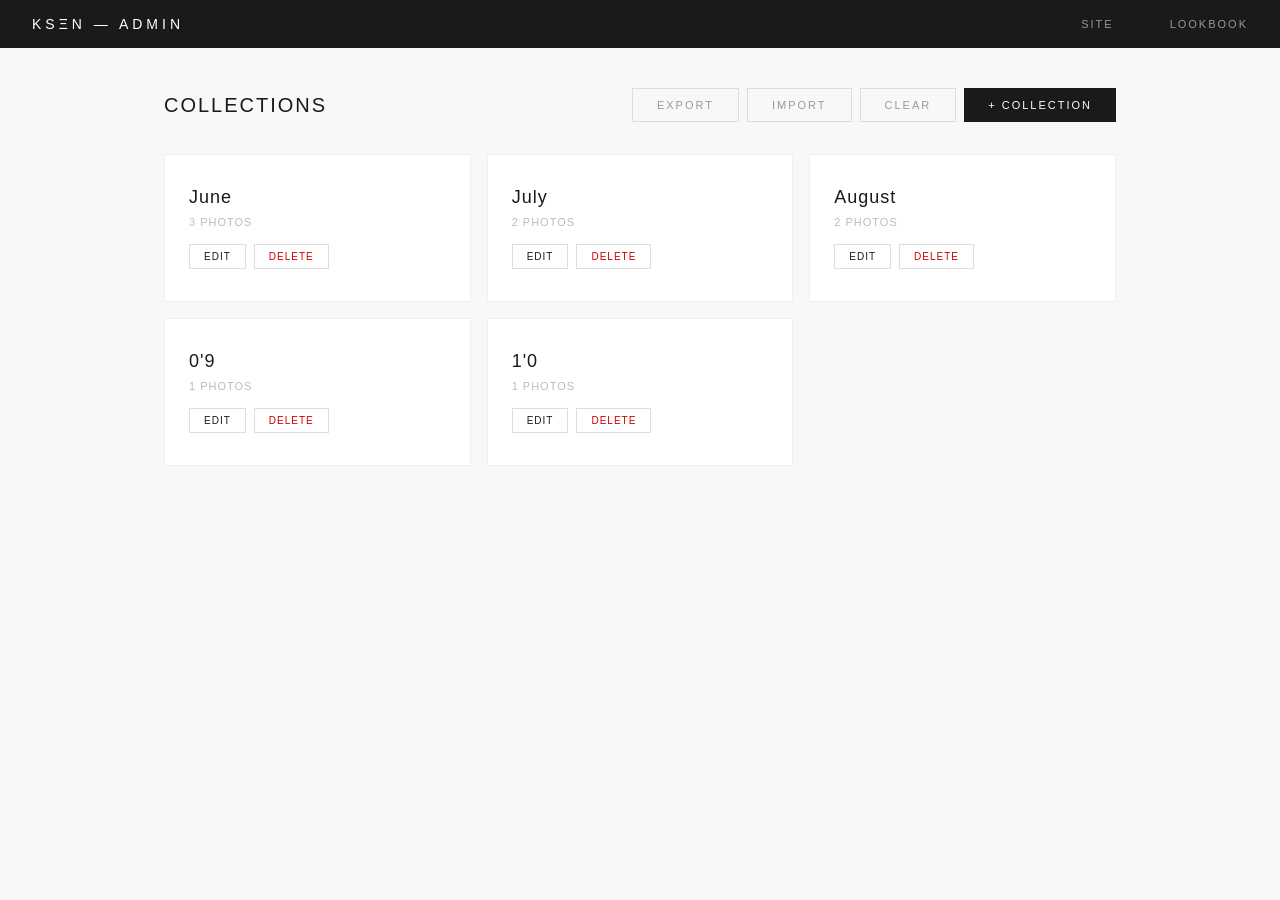
==== admin.html @ 396ab6ff "add video button in collection detail view" ====
<!DOCTYPE html>
<html lang="en">
<head>
    <meta charset="UTF-8">
    <meta name="viewport" content="width=device-width, initial-scale=1.0">
    <title>Admin — KSΞN</title>
    <link rel="stylesheet" href="css/style.css">
    <style>
        * { box-sizing: border-box; margin: 0; padding: 0; }
        body { font-family: -apple-system, BlinkMacSystemFont, 'Helvetica Neue', Arial, sans-serif; background: #f8f8f6; color: #1a1a1a; }
        nav.admin-nav { position: relative; top: auto; left: auto; right: auto; height: auto; background: #1a1a1a !important; border-bottom: none; backdrop-filter: none; padding: 16px 32px; display: flex; justify-content: space-between; align-items: center; }
        .admin-nav h1 { color: #fff; font-size: 14px; font-weight: 300; letter-spacing: 4px; text-transform: uppercase; }
        .admin-nav .nav-links a { color: #999; text-decoration: none; font-size: 11px; letter-spacing: 2px; text-transform: uppercase; margin-left: 16px; transition: color .2s; }
        .admin-nav .nav-links a:hover { color: #fff; }
        .admin-container { max-width: 1000px; margin: 0 auto; padding: 40px 24px 60px; }
        .admin-header { display: flex; justify-content: space-between; align-items: center; margin-bottom: 32px; }
        .admin-header h2 { font-size: 20px; font-weight: 300; letter-spacing: 2px; text-transform: uppercase; }
        .admin-header .back-btn { background: none; border: none; font-size: 20px; cursor: pointer; color: #999; padding: 4px 8px; margin-right: 12px; }
        .admin-header .back-btn:hover { color: #1a1a1a; }
        .admin-header button { background: #1a1a1a; color: #fff; border: none; padding: 10px 24px; font-size: 11px; letter-spacing: 2px; text-transform: uppercase; cursor: pointer; transition: opacity .2s; }
        .admin-header button:hover { opacity: .8; }
        .admin-header .btn-outline { background: none; color: #999; border: 1px solid #ddd; }
        .admin-header .btn-outline:hover { color: #1a1a1a; border-color: #1a1a1a; opacity: 1; }
        .col-grid { display: grid; grid-template-columns: repeat(auto-fill, minmax(280px, 1fr)); gap: 16px; }
        .col-card { background: #fff; border: 1px solid #f0efed; padding: 32px 24px; cursor: pointer; transition: all .3s; display: flex; flex-direction: column; gap: 8px; }
        .col-card:hover { border-color: #1a1a1a; }
        .col-card h3 { font-size: 18px; font-weight: 400; letter-spacing: 1px; }
        .col-card .col-count { font-size: 11px; color: #bbb; letter-spacing: 1px; text-transform: uppercase; }
        .col-card-actions { display: flex; gap: 8px; margin-top: 8px; }
        .col-card-actions button { background: none; border: 1px solid #ddd; padding: 6px 14px; font-size: 10px; letter-spacing: 1px; text-transform: uppercase; cursor: pointer; transition: all .2s; }
        .col-card-actions .edit-btn { color: #1a1a1a; }
        .col-card-actions .edit-btn:hover { border-color: #1a1a1a; }
        .col-card-actions .delete-btn { color: #c00; }
        .col-card-actions .delete-btn:hover { border-color: #c00; }
        .prod-grid { display: grid; grid-template-columns: repeat(auto-fill, minmax(200px, 1fr)); gap: 16px; }
        .prod-card { background: #fff; border: 1px solid #f0efed; overflow: hidden; cursor: pointer; transition: all .3s; }
        .prod-card:hover { border-color: #1a1a1a; }
        .prod-card img { width: 100%; height: 240px; object-fit: cover; display: block; }
        .prod-card-body { padding: 12px 16px 16px; }
        .prod-card-body .look { font-size: 9px; color: #bbb; letter-spacing: 2px; text-transform: uppercase; }
        .prod-card-body h4 { font-size: 13px; font-weight: 500; margin: 4px 0 2px; }
        .prod-card-body .desc { font-size: 11px; color: #888; line-height: 1.4; display: -webkit-box; -webkit-line-clamp: 2; -webkit-box-orient: vertical; overflow: hidden; }
        .prod-card-actions { display: flex; gap: 6px; padding: 0 16px 14px; }
        .prod-card-actions button { background: none; border: 1px solid #ddd; padding: 5px 12px; font-size: 9px; letter-spacing: 1px; text-transform: uppercase; cursor: pointer; transition: all .2s; }
        .prod-card-actions .edit-btn { color: #1a1a1a; }
        .prod-card-actions .edit-btn:hover { border-color: #1a1a1a; }
        .prod-card-actions .delete-btn { color: #c00; }
        .prod-card-actions .delete-btn:hover { border-color: #c00; }
        .admin-empty { grid-column: 1 / -1; text-align: center; padding: 60px 20px; color: #bbb; font-size: 13px; letter-spacing: 1px; }
        .admin-form-overlay { position: fixed; inset: 0; background: rgba(0,0,0,0.5); display: none; justify-content: center; align-items: center; z-index: 200; padding: 20px; }
        .admin-form-overlay.active { display: flex; }
        .admin-form { background: #fff; width: 100%; max-width: 520px; max-height: 90vh; overflow-y: auto; padding: 40px; }
        .admin-form h3 { font-size: 16px; font-weight: 400; letter-spacing: 2px; text-transform: uppercase; margin-bottom: 24px; }
        .admin-form label { display: block; font-size: 10px; letter-spacing: 2px; text-transform: uppercase; color: #999; margin-bottom: 4px; margin-top: 16px; }
        .admin-form label:first-of-type { margin-top: 0; }
        .admin-form input, .admin-form textarea { width: 100%; padding: 10px 12px; border: 1px solid #ddd; font-size: 13px; font-family: inherit; background: #fafafa; outline: none; transition: border .2s; }
        .admin-form input:focus, .admin-form textarea:focus { border-color: #1a1a1a; }
        .admin-form textarea { resize: vertical; min-height: 60px; }
        .dropzone { border: 2px dashed #ddd; padding: 20px; text-align: center; cursor: pointer; transition: all .2s; background: #fafafa; margin-top: 4px; min-height: 120px; display: flex; flex-direction: column; align-items: center; justify-content: center; }
        .dropzone:hover, .dropzone.dragover { border-color: #1a1a1a; background: #f0f0ee; }
        .dropzone.has-image { border-style: solid; border-color: #ddd; padding: 4px; }
        .dropzone img { max-width: 100%; max-height: 200px; display: block; }
        .dropzone .dz-text { font-size: 11px; color: #bbb; letter-spacing: 1px; }
        .dropzone.has-image .dz-text { display: none; }
        .admin-form-actions { display: flex; gap: 12px; margin-top: 24px; }
        .admin-form-actions button { flex: 1; padding: 12px; border: none; font-size: 11px; letter-spacing: 2px; text-transform: uppercase; cursor: pointer; }
        .admin-form-actions .save-btn { background: #1a1a1a; color: #fff; }
        .admin-form-actions .cancel-btn { background: none; border: 1px solid #ddd; color: #999; }
        .admin-form-actions .save-btn:hover { opacity: .85; }
        .admin-form-actions .cancel-btn:hover { color: #1a1a1a; border-color: #1a1a1a; }
        .admin-toast { position: fixed; bottom: 24px; left: 50%; transform: translateX(-50%); background: #1a1a1a; color: #fff; padding: 12px 24px; font-size: 12px; letter-spacing: 1px; opacity: 0; transition: opacity .3s; z-index: 300; pointer-events: none; }
        .admin-toast.show { opacity: 1; }
        @media (max-width: 600px) {
            .admin-nav { padding: 12px 16px; }
            .admin-container { padding: 0 12px; margin: 20px auto; }
            .col-grid { grid-template-columns: 1fr; }
            .prod-grid { grid-template-columns: 1fr 1fr; }
            .admin-form { padding: 24px; }
        }
    </style>
</head>
<body>

    <nav class="admin-nav">
        <h1>KSΞN — Admin</h1>
        <div class="nav-links">
            <a href="index.html">Site</a>
            <a href="collection.html">Lookbook</a>
        </div>
    </nav>

    <div class="admin-container" id="app">
        <div id="viewMain">
            <div class="admin-header">
                <h2>Collections</h2>
                <div style="display:flex;gap:8px;flex-wrap:wrap;">
                    <button class="btn-outline" onclick="exportData()">Export</button>
                    <button class="btn-outline" onclick="importData()">Import</button>
                    <button class="btn-outline" onclick="clearStorage()">Clear</button>
                    <button onclick="openColForm()">+ Collection</button>
                </div>
            </div>
            <div class="col-grid" id="colGrid"></div>
        </div>

        <div id="viewDetail" style="display:none;">
            <div class="admin-header">
                <div>
                    <button class="back-btn" onclick="showMain()">&#8592;</button>
                    <span id="detailTitle" style="font-size:20px;font-weight:300;letter-spacing:2px;text-transform:uppercase;"></span>
                </div>
                <div style="display:flex;gap:8px;flex-wrap:wrap;">
                    <button onclick="openVideoForm()">+ Add Video</button>
                    <button onclick="openProductForm()">+ Add Photo</button>
                </div>
            </div>
            <div id="videoInfo" style="margin-bottom:16px;display:none;">
                <div style="display:flex;align-items:center;gap:8px;padding:8px 12px;background:#fff;border:1px solid #f0efed;">
                    <span style="font-size:11px;color:#999;letter-spacing:1px;">Video:</span>
                    <span id="videoPath" style="font-size:12px;color:#1a1a1a;flex:1;"></span>
                    <button onclick="removeVideo()" style="background:none;border:1px solid #ddd;padding:4px 10px;font-size:9px;letter-spacing:1px;text-transform:uppercase;cursor:pointer;color:#c00;">Remove</button>
                </div>
            </div>
            <div class="prod-grid" id="prodGrid"></div>
        </div>
    </div>

    <div class="admin-form-overlay" id="formOverlay">
        <div class="admin-form">
            <h3 id="formTitle">Collection</h3>
            <form id="mainForm" novalidate onsubmit="saveForm(event)">
                <input type="hidden" id="formType" value="">
                <input type="hidden" id="formId" value="">
                <input type="hidden" id="formColId" value="">
                <div id="formFields"></div>
                <div class="admin-form-actions">
                    <button type="button" class="cancel-btn" onclick="closeForm()">Cancel</button>
                    <button type="submit" class="save-btn">Save</button>
                </div>
            </form>
        </div>
    </div>

    <div class="admin-toast" id="toast"></div>

    <script>
        const DEFAULT_COLLECTIONS = [
            { id: 0, name: "June", video: "" },
            { id: 1, name: "July", video: "" },
            { id: 2, name: "August", video: "" },
            { id: 3, name: "0'9", video: "" },
            { id: 4, name: "1'0", video: "" }
        ];
        const DEFAULT_PRODUCTS = [
            { id: 0, image: "images/june.jpg", look: "Look 01", name: "Wool Tailored Blazer", desc: "Single-breasted blazer cut from Italian virgin wool.", materials: "100% Virgin Wool, Horn Buttons", model: "Ксения, 178 cm", fit: "True to size", collectionId: 0 },
            { id: 1, image: "images/gallery-3.jpg", look: "Look 02", name: "Organic Cotton Shirt", desc: "Oversized button-down in organic cotton poplin.", materials: "100% Organic Cotton", model: "Ксения, 174 cm", fit: "Oversized fit", collectionId: 0 },
            { id: 2, image: "images/june.jpg", look: "Look 03", name: "Silk Drape Dress", desc: "Floor-length dress in liquid silk crepe.", materials: "100% Silk Crepe", model: "Ксения, 176 cm", fit: "True to size", collectionId: 0 },
            { id: 3, image: "images/July.jpg", look: "Look 04", name: "Linen Wide Trousers", desc: "High-waisted wide-leg trousers in linen blend.", materials: "70% Linen, 30% Cotton", model: "Ксения, 178 cm", fit: "True to size", collectionId: 1 },
            { id: 4, image: "images/July (2).jpg", look: "Look 05", name: "Slate Double-Breasted Jacket", desc: "Double-breasted jacket in heavy wool crepe.", materials: "100% Wool Crepe", model: "Ксения, 174 cm", fit: "Tailored fit", collectionId: 1 },
            { id: 5, image: "images/june.jpg", look: "Look 06", name: "Ivory Silk Blouse", desc: "Relaxed blouse in ivory silk charmeuse.", materials: "100% Silk Charmeuse", model: "Ксения, 176 cm", fit: "Relaxed fit", collectionId: 2 },
            { id: 6, image: "images/june.jpg", look: "Look 07", name: "June Look", desc: "Light summer silhouette.", materials: "100% Linen", model: "—", fit: "Relaxed fit", collectionId: 2 },
            { id: 7, image: "images/July.jpg", look: "Look 08", name: "Dark Silhouette", desc: "Bold black and red composition.", materials: "100% Wool", model: "—", fit: "Tailored fit", collectionId: 4 },
            { id: 8, image: "images/July (2).jpg", look: "Look 09", name: "Pink Door Frame", desc: "Soft silhouette with architectural detail.", materials: "100% Linen", model: "—", fit: "Relaxed fit", collectionId: 3 }
        ];

        let activeColId = null;

        function getCollections() {
            const s = localStorage.getItem('ksen_collections');
            if (s) { try { return JSON.parse(s); } catch(e) {} }
            return DEFAULT_COLLECTIONS;
        }
        function saveCollections(c) { localStorage.setItem('ksen_collections', JSON.stringify(c)); }
        function getProducts() {
            const s = localStorage.getItem('ksen_products');
            if (s) { try { return JSON.parse(s); } catch(e) {} }
            return DEFAULT_PRODUCTS;
        }
        function saveProducts(p) { localStorage.setItem('ksen_products', JSON.stringify(p)); }

        function renderCols() {
            const cols = getCollections();
            const products = getProducts();
            const grid = document.getElementById('colGrid');
            if (!cols.length) {
                grid.innerHTML = '<div class="admin-empty">No collections. Click "+ Collection" to start.</div>';
                return;
            }
            grid.innerHTML = cols.map(c => {
                const count = products.filter(p => p.collectionId === c.id).length;
                return `<div class="col-card" onclick="openCollection(${c.id})">
                    <h3>${c.name}</h3>
                    <div class="col-count">${count} photos</div>
                    <div class="col-card-actions" onclick="event.stopPropagation()">
                        <button class="edit-btn" onclick="openColForm(${c.id})">Edit</button>
                        <button class="delete-btn" onclick="deleteCol(${c.id})">Delete</button>
                    </div>
                </div>`;
            }).join('');
        }

        function openCollection(colId) {
            activeColId = colId;
            const col = getCollections().find(c => c.id === colId);
            if (!col) return;
            document.getElementById('detailTitle').textContent = col.name;
            document.getElementById('viewMain').style.display = 'none';
            document.getElementById('viewDetail').style.display = 'block';
            updateVideoInfo();
            renderProducts();
        }

        function updateVideoInfo() {
            const col = getCollections().find(c => c.id === activeColId);
            const el = document.getElementById('videoInfo');
            const path = document.getElementById('videoPath');
            if (col && col.video) {
                path.textContent = col.video;
                el.style.display = 'block';
            } else {
                el.style.display = 'none';
            }
        }

        function openVideoForm() {
            const col = getCollections().find(c => c.id === activeColId);
            const current = col ? col.video || '' : '';
            const path = prompt('Video file path (e.g. images/my-video.mp4):', current);
            if (path === null) return;
            if (path.trim()) {
                const cols = getCollections();
                const c = cols.find(x => x.id === activeColId);
                if (c) c.video = path.trim();
                saveCollections(cols);
                updateVideoInfo();
                showToast('Video saved');
            }
        }

        function removeVideo() {
            if (!confirm('Remove video from this collection?')) return;
            const cols = getCollections();
            const c = cols.find(x => x.id === activeColId);
            if (c) { c.video = ''; }
            saveCollections(cols);
            updateVideoInfo();
            showToast('Video removed');
        }

        function showMain() {
            activeColId = null;
            document.getElementById('viewDetail').style.display = 'none';
            document.getElementById('viewMain').style.display = 'block';
            renderCols();
        }

        function renderProducts() {
            const products = getProducts();
            const items = products.filter(p => p.collectionId === activeColId);
            const grid = document.getElementById('prodGrid');
            if (!items.length) {
                grid.innerHTML = '<div class="admin-empty">No photos in this collection. Click "+ Add Photo".</div>';
                return;
            }
            grid.innerHTML = items.map((p, i) => {
                const realIdx = products.indexOf(p);
                return `<div class="prod-card">
                    <img src="${p.image}" alt="${p.name}" onerror="this.src='images/placeholder.svg'">
                    <div class="prod-card-body">
                        <div class="look">${p.look || '—'}</div>
                        <h4>${p.name}</h4>
                        <div class="desc">${p.desc || ''}</div>
                    </div>
                    <div class="prod-card-actions">
                        <button class="edit-btn" onclick="openProductForm(${realIdx})">Edit</button>
                        <button class="delete-btn" onclick="deleteProduct(${realIdx})">Delete</button>
                    </div>
                </div>`;
            }).join('');
        }

        function openColForm(colId) {
            const col = colId !== undefined ? getCollections().find(c => c.id === colId) : null;
            document.getElementById('formType').value = 'collection';
            document.getElementById('formId').value = colId !== undefined ? colId : '';
            document.getElementById('formColId').value = '';
            document.getElementById('formTitle').textContent = col ? 'Edit Collection' : 'Add Collection';
            document.getElementById('formFields').innerHTML = `
                <label>Collection Name</label>
                <input type="text" id="fldName" placeholder="June" value="${col ? col.name : ''}">
            `;
            document.getElementById('formOverlay').classList.add('active');
        }

        function openProductForm(prodIdx) {
            const products = getProducts();
            const p = prodIdx !== undefined ? products[prodIdx] : null;
            document.getElementById('formType').value = 'product';
            document.getElementById('formId').value = prodIdx !== undefined ? prodIdx : '';
            document.getElementById('formColId').value = prodIdx === undefined && activeColId !== null ? activeColId : '';
            const allCols = getCollections();
            const currentColId = p ? p.collectionId : activeColId;
            document.getElementById('formTitle').textContent = p ? 'Edit Photo' : 'Add Photo';
            document.getElementById('formFields').innerHTML = `
                <label>Look Label</label>
                <input type="text" id="fldLook" placeholder="Look 01" value="${p ? (p.look || '') : ''}">
                <label>Product Name</label>
                <input type="text" id="fldName" placeholder="Wool Tailored Blazer" value="${p ? (p.name || '') : ''}">
                <label>Photo</label>
                <div class="dropzone${p && p.image ? ' has-image' : ''}" id="dropzone">
                    ${p && p.image ? `<img src="${p.image}" id="dzPreview">` : ''}
                    <span class="dz-text" id="dzText">${p && p.image ? '' : 'Drop image here or click to select'}</span>
                </div>
                <input type="file" id="fldFile" accept="image/*" style="display:none">
                <input type="hidden" id="fldImage" value="${p ? (p.image || '') : ''}">
                <label>Collection</label>
                <select id="fldCollection" style="width:100%;padding:10px 12px;border:1px solid #ddd;font-size:13px;font-family:inherit;background:#fafafa;outline:none;">
                    ${allCols.map(c => `<option value="${c.id}" ${c.id === currentColId ? 'selected' : ''}>${c.name}</option>`).join('')}
                </select>
                <label>Description</label>
                <textarea id="fldDesc" placeholder="Product description..." rows="3">${p ? (p.desc || '') : ''}</textarea>
                <label>Materials</label>
                <input type="text" id="fldMaterials" placeholder="100% Virgin Wool" value="${p ? (p.materials || '') : ''}">
                <label>Model</label>
                <input type="text" id="fldModel" placeholder="Ксения, 178 cm" value="${p ? (p.model || '') : ''}">
                <label>Fit</label>
                <input type="text" id="fldFit" placeholder="True to size" value="${p ? (p.fit || '') : ''}">
            `;
            const dz = document.getElementById('dropzone');
            const fileInput = document.getElementById('fldFile');
            dz.addEventListener('click', () => fileInput.click());
            dz.addEventListener('dragover', e => { e.preventDefault(); dz.classList.add('dragover'); });
            dz.addEventListener('dragleave', () => dz.classList.remove('dragover'));
            dz.addEventListener('drop', e => { e.preventDefault(); dz.classList.remove('dragover'); handleFile(e.dataTransfer.files[0]); });
            fileInput.addEventListener('change', () => { if (fileInput.files[0]) handleFile(fileInput.files[0]); });
            document.getElementById('formOverlay').classList.add('active');
        }

        function handleFile(file) {
            if (!file) return showToast('No file');
            const ext = file.name.split('.').pop().toLowerCase();
            if (ext === 'heic' || ext === 'heif') return showToast('HEIC not supported — convert to JPG');
            showToast('Processing image...');
            const reader = new FileReader();
            reader.onload = function(e) {
                const rawDataUrl = e.target.result;
                const img = new Image();
                img.onload = function() {
                    const canvas = document.createElement('canvas');
                    let w = img.width, h = img.height;
                    const maxDim = 1200;
                    if (w > maxDim || h > maxDim) {
                        if (w > h) { h = Math.round(h * maxDim / w); w = maxDim; }
                        else { w = Math.round(w * maxDim / h); h = maxDim; }
                    }
                    canvas.width = w; canvas.height = h;
                    const ctx = canvas.getContext('2d');
                    ctx.drawImage(img, 0, 0, w, h);
                    const dataUrl = canvas.toDataURL('image/jpeg', 0.8);
                    document.getElementById('fldImage').value = dataUrl;
                    const dz = document.getElementById('dropzone');
                    let prev = document.getElementById('dzPreview');
                    if (!prev) { prev = document.createElement('img'); prev.id = 'dzPreview'; dz.insertBefore(prev, dz.firstChild); }
                    prev.src = dataUrl;
                    dz.classList.add('has-image');
                    document.getElementById('dzText').style.display = 'none';
                    showToast('Image ready');
                };
                img.onerror = function() {
                    document.getElementById('fldImage').value = rawDataUrl;
                    const dz = document.getElementById('dropzone');
                    let prev = document.getElementById('dzPreview');
                    if (!prev) { prev = document.createElement('img'); prev.id = 'dzPreview'; dz.insertBefore(prev, dz.firstChild); }
                    prev.src = rawDataUrl;
                    dz.classList.add('has-image');
                    document.getElementById('dzText').style.display = 'none';
                    showToast('Saved without compression');
                };
                img.src = rawDataUrl;
            };
            reader.onerror = function() { showToast('Failed to read file'); };
            reader.readAsDataURL(file);
        }
        function closeForm() { document.getElementById('formOverlay').classList.remove('active'); }

        function saveForm(e) {
            e.preventDefault();
            const type = document.getElementById('formType').value;
            const id = document.getElementById('formId').value;
            if (type === 'collection') {
                const cols = getCollections();
                const name = document.getElementById('fldName').value.trim();
                if (!name) return showToast('Enter a name');
                if (id !== '') {
                    const col = cols.find(c => c.id === parseInt(id));
                    if (col) col.name = name;
                } else {
                    cols.push({ id: cols.length ? Math.max(...cols.map(c => c.id)) + 1 : 0, name, video: '' });
                }
                saveCollections(cols);
                closeForm();
                showMain();
                showToast('Collection saved');
            } else {
                const products = getProducts();
                const image = document.getElementById('fldImage').value;
                if (!image) return showToast('Drop or select an image');
                const data = {
                    image: image,
                    look: document.getElementById('fldLook').value,
                    name: document.getElementById('fldName').value,
                    desc: document.getElementById('fldDesc').value,
                    materials: document.getElementById('fldMaterials').value,
                    model: document.getElementById('fldModel').value,
                    fit: document.getElementById('fldFit').value,
                    collectionId: parseInt(document.getElementById('fldCollection').value)
                };
                if (id !== '') {
                    const idx = parseInt(id);
                    data.id = products[idx].id;
                    products[idx] = data;
                } else {
                    data.id = products.length ? Math.max(...products.map(p => p.id)) + 1 : 0;
                    products.push(data);
                }
                try { saveProducts(products); } catch(e) { return showToast('Storage full — use smaller photos'); }
                closeForm();
                renderProducts();
                showToast('Photo saved');
            }
        }

        function deleteCol(colId) {
            if (!confirm('Delete this collection and remove all its photos?')) return;
            let products = getProducts();
            let cols = getCollections();
            products = products.filter(p => p.collectionId !== colId);
            cols = cols.filter(c => c.id !== colId);
            saveProducts(products);
            saveCollections(cols);
            if (activeColId === colId) showMain();
            else renderCols();
            showToast('Collection deleted');
        }

        function deleteProduct(idx) {
            if (!confirm('Delete this photo?')) return;
            const products = getProducts();
            products.splice(idx, 1);
            saveProducts(products);
            renderProducts();
            showToast('Photo deleted');
        }

        function clearStorage() {
            if (!confirm('Clear all stored data and reload?')) return;
            localStorage.removeItem('ksen_products');
            localStorage.removeItem('ksen_collections');
            showMain();
            showToast('Cleared — defaults loaded');
        }

        function exportData() {
            const data = JSON.stringify({ products: getProducts(), collections: getCollections() }, null, 2);
            const blob = new Blob([data], { type: 'application/json' });
            const a = document.createElement('a');
            a.href = URL.createObjectURL(blob);
            a.download = 'ksen-backup.json';
            a.click();
            showToast('Exported successfully');
        }

        function importData() {
            const input = document.createElement('input');
            input.type = 'file';
            input.accept = '.json';
            input.onchange = function(e) {
                const file = e.target.files[0];
                if (!file) return;
                const reader = new FileReader();
                reader.onload = function(ev) {
                    try {
                        const data = JSON.parse(ev.target.result);
                        if (!data.products || !data.collections) return showToast('Invalid backup file');
                        saveProducts(data.products);
                        saveCollections(data.collections);
                        showMain();
                        showToast('Imported successfully');
                    } catch(err) { showToast('Invalid backup file'); }
                };
                reader.readAsText(file);
            };
            input.click();
        }

        function showToast(msg) {
            const t = document.getElementById('toast');
            t.textContent = msg;
            t.classList.add('show');
            setTimeout(() => t.classList.remove('show'), 2000);
        }

        renderCols();
    </script>
</body>
</html>
---- css/style.css ----
@import url('https://fonts.googleapis.com/css2?family=Inter:wght@200;300;400;500;600&display=swap');

* {
    margin: 0;
    padding: 0;
    box-sizing: border-box;
}

html {
    scroll-behavior: smooth;
}

body {
    font-family: 'Inter', -apple-system, BlinkMacSystemFont, sans-serif;
    background: #ffffff;
    color: #1a1a1a;
    -webkit-font-smoothing: antialiased;
    overflow-x: hidden;
}

::selection {
    background: #1a1a1a;
    color: #ffffff;
}

/* ── Nav ── */
nav {
    position: fixed;
    top: 0;
    left: 0;
    right: 0;
    z-index: 100;
    padding: 0 48px;
    height: 80px;
    display: flex;
    align-items: center;
    background: rgba(255,255,255,0.95);
    backdrop-filter: blur(20px);
    border-bottom: 1px solid rgba(0,0,0,0.04);
    transition: background 0.4s, border-color 0.4s;
}

nav.scrolled {
    background: rgba(255,255,255,0.98);
    border-bottom-color: rgba(0,0,0,0.08);
}

.nav-container {
    width: 100%;
    max-width: 1440px;
    margin: 0 auto;
    display: flex;
    justify-content: space-between;
    align-items: center;
}

.logo {
    font-size: 22px;
    font-weight: 300;
    letter-spacing: 8px;
    text-transform: uppercase;
    text-decoration: none;
    color: #1a1a1a;
}

.logo-xi {
    display: inline-block;
}

.nav-links {
    display: flex;
    gap: 40px;
}

.nav-links a {
    text-decoration: none;
    color: #666;
    font-size: 13px;
    font-weight: 400;
    letter-spacing: 2px;
    text-transform: uppercase;
    transition: color 0.3s;
    position: relative;
}

.nav-links a::after {
    content: '';
    position: absolute;
    bottom: -4px;
    left: 0;
    width: 0;
    height: 1px;
    background: #1a1a1a;
    transition: width 0.3s;
}

.nav-links a:hover::after,
.nav-links a.active::after {
    width: 100%;
}

.nav-links a:hover,
.nav-links a.active {
    color: #1a1a1a;
}

.menu-toggle {
    display: none;
    flex-direction: column;
    gap: 6px;
    cursor: pointer;
}

.menu-toggle span {
    width: 24px;
    height: 1px;
    background: #1a1a1a;
    transition: 0.3s;
}

/* ── Hero ── */
.hero-full {
    margin-top: 80px;
    height: calc(100vh - 80px);
    overflow: hidden;
}

.hero-image {
    position: relative;
    width: 100%;
    height: 100%;
}

.hero-placeholder {
    width: 100%;
    height: 100%;
    background-size: cover;
    background-position: center;
    background-repeat: no-repeat;
    transition: transform 0.6s ease;
}

.hero-image::after {
    content: '';
    position: absolute;
    top: 0; left: 0; right: 0; bottom: 0;
    background: linear-gradient(to top, rgba(0,0,0,0.4) 0%, rgba(0,0,0,0.1) 50%, rgba(0,0,0,0.2) 100%);
    z-index: 1;
}

.hero-overlay {
    position: absolute;
    bottom: 80px;
    left: 80px;
    z-index: 2;
}

.hero-overlay {
    position: absolute;
    bottom: 80px;
    left: 80px;
}

.hero-season {
    font-size: 11px;
    color: rgba(255,255,255,0.5);
    letter-spacing: 4px;
    text-transform: uppercase;
    display: block;
    margin-bottom: 8px;
}

.hero-overlay h1 {
    font-size: 96px;
    font-weight: 200;
    letter-spacing: 20px;
    text-transform: uppercase;
    color: #ffffff;
    line-height: 1;
    margin-bottom: 12px;
}

.hero-overlay p {
    font-size: 14px;
    color: rgba(255,255,255,0.7);
    letter-spacing: 2px;
    font-weight: 300;
    margin-bottom: 32px;
    max-width: 400px;
    line-height: 1.6;
}

.btn-hero {
    display: inline-block;
    padding: 14px 40px;
    border: 1px solid rgba(255,255,255,0.6);
    color: #ffffff;
    font-family: 'Inter', sans-serif;
    font-size: 11px;
    font-weight: 400;
    letter-spacing: 3px;
    text-transform: uppercase;
    text-decoration: none;
    transition: all 0.4s;
}

.btn-hero:hover {
    background: #ffffff;
    color: #1a1a1a;
    border-color: #ffffff;
}

/* ── Masonry Grid ── */
.masonry-grid {
    padding: 0 48px 80px;
    max-width: 1440px;
    margin: 0 auto;
    display: grid;
    grid-template-columns: repeat(4, 1fr);
    gap: 16px;
}

.masonry-item {
    position: relative;
    display: block;
    text-decoration: none;
    color: inherit;
    overflow: hidden;
    grid-row: span 1;
}

.masonry-tall {
    grid-row: span 2;
}

.masonry-wide {
    grid-column: span 2;
}

.masonry-img {
    width: 100%;
    height: 100%;
    min-height: 400px;
    object-fit: cover;
    display: block;
    transition: transform 0.8s ease;
}

.masonry-tall .masonry-img {
    min-height: 600px;
}

.masonry-item:hover .masonry-img {
    transform: scale(1.04);
}

.masonry-overlay {
    position: absolute;
    bottom: 28px;
    left: 28px;
    opacity: 0;
    transform: translateY(10px);
    transition: all 0.4s ease;
}

.masonry-item:hover .masonry-overlay {
    opacity: 1;
    transform: translateY(0);
}

.masonry-season {
    font-size: 10px;
    color: rgba(255,255,255,0.6);
    letter-spacing: 3px;
    text-transform: uppercase;
    display: block;
    margin-bottom: 4px;
}

.masonry-overlay h3 {
    font-size: 16px;
    font-weight: 300;
    letter-spacing: 1px;
    color: #ffffff;
}

/* ── Reveal Animation ── */
.reveal {
    opacity: 0;
    transform: translateY(40px);
    transition: opacity 0.8s ease, transform 0.8s ease;
}

.reveal.visible {
    opacity: 1;
    transform: translateY(0);
}

/* ── Collection Page ── */
.collection-page nav {
    background: rgba(0,0,0,0.85);
    backdrop-filter: blur(20px);
    border-bottom: 1px solid rgba(255,255,255,0.06);
}

.collection-page .logo {
    color: #ffffff;
}

.collection-page .nav-links a {
    color: rgba(255,255,255,0.6);
}

.collection-page .nav-links a::after {
    background: #ffffff;
}

.collection-page .nav-links a:hover,
.collection-page .nav-links a.active {
    color: #ffffff;
}

.collection-page .menu-toggle span {
    background: #ffffff;
}

.video-hero {
    margin-top: 80px;
}

.video-placeholder {
    position: relative;
    width: 100%;
    height: 85vh;
    overflow: hidden;
}

.full-video {
    width: 100%;
    height: 100%;
    object-fit: cover;
    display: block;
}

.video-overlay {
    position: absolute;
    bottom: 48px;
    left: 50%;
    transform: translateX(-50%);
    z-index: 2;
}

.play-hint {
    font-size: 11px;
    color: rgba(255,255,255,0.5);
    letter-spacing: 3px;
    text-transform: uppercase;
    animation: bounce 2s infinite;
}

@keyframes bounce {
    0%, 100% { transform: translateY(0); opacity: 0.5; }
    50% { transform: translateY(8px); opacity: 1; }
}

.collection-right-title {
    font-size: 32px;
    font-weight: 300;
    letter-spacing: 6px;
    text-transform: uppercase;
    color: #1a1a1a;
    text-align: left;
    padding: 12px 48px 8px;
    margin: 0;
    pointer-events: none;
    user-select: none;
    line-height: 1;
}

/* ── Horizontal Gallery ── */
.gallery-section {
    position: relative;
}

.horizontal-gallery {
    padding: 0 48px 80px;
    overflow-x: auto;
    -webkit-overflow-scrolling: touch;
    scroll-behavior: auto;
}

.gallery-arrow {
    position: absolute;
    top: 50%;
    transform: translateY(-50%);
    z-index: 5;
    background: rgba(255,255,255,0.9);
    border: 1px solid #f0efed;
    width: 44px;
    height: 44px;
    display: flex;
    align-items: center;
    justify-content: center;
    font-size: 18px;
    cursor: pointer;
    color: #1a1a1a;
    transition: all 0.3s;
    user-select: none;
}

.gallery-arrow:hover {
    background: #1a1a1a;
    color: #fff;
    border-color: #1a1a1a;
}

.gallery-arrow-left {
    left: 8px;
}

.gallery-arrow-right {
    right: 8px;
}

.horizontal-gallery::-webkit-scrollbar {
    display: none;
}

.gallery-track {
    display: flex;
    gap: 16px;
    cursor: grab;
}

.gallery-item {
    flex-shrink: 0;
}

.gallery-img {
    cursor: pointer;
    object-fit: cover;
    display: block;
    transition: opacity 0.3s;
}

.gallery-img:hover {
    opacity: 0.85;
}

/* ── Collection Navigation ── */
.collection-nav {
    display: flex;
    justify-content: center;
    gap: 6px;
    padding: 32px 24px 24px;
    flex-wrap: wrap;
}

.collection-nav a {
    display: inline-block;
    padding: 8px 20px;
    font-size: 10px;
    letter-spacing: 3px;
    text-transform: uppercase;
    text-decoration: none;
    color: #bbb;
    border: 1px solid #eee;
    transition: all 0.3s;
    background: #fff;
}

.collection-nav a:hover {
    color: #1a1a1a;
    border-color: #1a1a1a;
}

.collection-nav a.active {
    color: #1a1a1a;
    border-color: #1a1a1a;
    background: #f5f5f3;
}

.video-break-hero {
    width: 100%;
    height: 70vh;
    overflow: hidden;
}

.video-break-hero video {
    width: 100%;
    height: 100%;
    object-fit: cover;
    display: block;
}

.video-break {
    width: 100%;
    height: 80vh;
    overflow: hidden;
}

.video-break video {
    width: 100%;
    height: 100%;
    object-fit: cover;
    display: block;
}

/* ── Fullscreen Viewer ── */
.fullscreen-viewer {
    display: none;
    position: fixed;
    top: 0;
    left: 0;
    right: 0;
    bottom: 0;
    z-index: 1000;
    background: rgba(0,0,0,0.95);
    backdrop-filter: blur(10px);
    align-items: center;
    justify-content: center;
}

.fullscreen-viewer.active {
    display: flex;
}

.viewer-image-container {
    width: 100%;
    height: 100%;
    display: flex;
    align-items: center;
    justify-content: center;
    padding: 80px;
}

.viewer-image {
    max-width: 100%;
    max-height: 100%;
    object-fit: contain;
    opacity: 0;
    transition: opacity 0.4s;
}

.viewer-image.loaded {
    opacity: 1;
}

.viewer-close {
    position: absolute;
    top: 24px;
    right: 32px;
    background: none;
    border: none;
    color: rgba(255,255,255,0.6);
    font-size: 36px;
    cursor: pointer;
    z-index: 10;
    transition: color 0.3s;
    font-family: 'Inter', sans-serif;
}

.viewer-close:hover {
    color: #ffffff;
}

.viewer-nav {
    position: absolute;
    top: 50%;
    transform: translateY(-50%);
    background: none;
    border: none;
    color: rgba(255,255,255,0.4);
    font-size: 32px;
    cursor: pointer;
    padding: 24px;
    z-index: 10;
    transition: color 0.3s;
    font-family: 'Inter', sans-serif;
}

.viewer-nav:hover {
    color: #ffffff;
}

.viewer-prev {
    left: 16px;
}

.viewer-next {
    right: 16px;
}

.viewer-counter {
    position: absolute;
    bottom: 32px;
    left: 50%;
    transform: translateX(-50%);
    color: rgba(255,255,255,0.4);
    font-size: 12px;
    letter-spacing: 3px;
    font-weight: 300;
}

/* ── Brand / About Section ── */
.brand-section {
    padding: 100px 48px;
    background: #ffffff;
}

.brand-inner {
    max-width: 640px;
    margin: 0 auto;
    text-align: center;
}

.brand-inner h2 {
    font-size: 24px;
    font-weight: 200;
    letter-spacing: 6px;
    text-transform: uppercase;
    margin-bottom: 40px;
    color: #1a1a1a;
}

.brand-text p {
    font-size: 15px;
    font-weight: 300;
    line-height: 1.8;
    color: #555;
    margin-bottom: 20px;
}

.brand-text p:last-child {
    margin-bottom: 0;
}

/* ── Contact Section ── */
.contact-section {
    padding: 80px 48px;
    background: #f8f8f6;
}

.contact-inner {
    max-width: 600px;
    margin: 0 auto;
    text-align: center;
}

.contact-inner h2 {
    font-size: 28px;
    font-weight: 300;
    letter-spacing: 4px;
    text-transform: uppercase;
    margin-bottom: 48px;
    color: #1a1a1a;
}

.contact-grid {
    display: flex;
    justify-content: center;
    gap: 60px;
    flex-wrap: wrap;
}

.contact-item h4 {
    font-size: 10px;
    letter-spacing: 3px;
    text-transform: uppercase;
    color: #999;
    font-weight: 400;
    margin-bottom: 8px;
}

.contact-item a,
.contact-item p {
    font-size: 15px;
    color: #1a1a1a;
    font-weight: 300;
    text-decoration: none;
    transition: opacity 0.2s;
}

.contact-item a:hover {
    opacity: 0.6;
}

/* ── Footer ── */
footer {
    padding: 48px;
    border-top: 1px solid #f0efed;
}

.footer-container {
    max-width: 1440px;
    margin: 0 auto;
    display: flex;
    justify-content: space-between;
    align-items: flex-end;
}

.footer-brand h3 {
    font-size: 16px;
    font-weight: 300;
    letter-spacing: 6px;
    text-transform: uppercase;
    margin-bottom: 8px;
}

.footer-brand p {
    font-size: 12px;
    color: #999;
    font-weight: 300;
}

.footer-counter {
    font-size: 11px;
    color: #bbb;
    letter-spacing: 1px;
    font-weight: 300;
}

.footer-counter span {
    color: #666;
    font-weight: 400;
}

.footer-links {
    display: flex;
    gap: 32px;
}

.footer-links a {
    text-decoration: none;
    color: #666;
    font-size: 12px;
    letter-spacing: 2px;
    text-transform: uppercase;
    font-weight: 400;
    transition: color 0.3s;
}



/* ── Responsive ── */
@media (max-width: 768px) {
    nav {
        padding: 0 24px;
    }

    .nav-links {
        display: none;
    }

    .nav-links.active {
        display: flex;
        flex-direction: column;
        position: absolute;
        top: 80px;
        left: 0;
        right: 0;
        background: #ffffff;
        padding: 24px 48px;
        gap: 20px;
        border-bottom: 1px solid #f0efed;
    }

    .menu-toggle {
        display: flex;
    }

    .hero-full {
        height: 70vh;
    }

    .hero-overlay {
        bottom: 40px;
        left: 24px;
    }

    .hero-overlay h1 {
        font-size: 48px;
        letter-spacing: 12px;
    }

    .hero-overlay p {
        font-size: 12px;
        max-width: 280px;
    }


    .masonry-grid {
        padding: 0 24px 60px;
        grid-template-columns: 1fr;
        gap: 12px;
    }

    .masonry-tall,
    .masonry-wide {
        grid-column: span 1;
        grid-row: span 1;
    }

    .masonry-img {
        min-height: 300px;
    }

    .masonry-tall .masonry-img {
        min-height: 350px;
    }

    .collection-page nav {
        background: rgba(0,0,0,0.9);
    }

    .collection-page .nav-links.active {
        background: #1a1a1a;
    }

    .collection-page .nav-links.active a {
        color: rgba(255,255,255,0.8);
    }

    .collection-right-title {
        font-size: 24px;
        letter-spacing: 5px;
        padding: 8px 24px 6px;
    }

    .gallery-section .horizontal-gallery {
        padding: 0 24px 60px;
    }

    .gallery-arrow {
        display: none;
    }

    .collection-nav {
        padding: 24px 12px 16px;
        gap: 4px;
    }

    .collection-nav a {
        padding: 6px 14px;
        font-size: 9px;
        letter-spacing: 2px;
    }

    .video-break-hero {
        height: 40vh;
    }

    .video-break {
        height: 50vh;
    }


    .brand-section {
        padding: 60px 24px;
    }

    .brand-inner h2 {
        font-size: 20px;
        letter-spacing: 4px;
    }

    .brand-text p {
        font-size: 14px;
    }

    .contact-section {
        padding: 60px 24px;
    }

    .contact-grid {
        gap: 40px;
    }

    .viewer-image-container {
        padding: 60px 24px;
    }

    .viewer-nav {
        font-size: 24px;
        padding: 16px;
    }

    .viewer-prev {
        left: 4px;
    }

    .viewer-next {
        right: 4px;
    }

    footer {
        padding: 32px 24px;
    }

    .footer-container {
        flex-direction: column;
        align-items: flex-start;
        gap: 16px;
    }

    .footer-links {
        gap: 20px;
    }
}

@media (max-width: 480px) {
    nav {
        padding: 0 16px;
        height: 60px;
    }

    .logo {
        font-size: 18px;
        letter-spacing: 5px;
    }

    .hero-full {
        margin-top: 60px;
        height: 65vh;
    }

    .hero-overlay {
        bottom: 24px;
        left: 16px;
        right: 16px;
    }

    .hero-overlay h1 {
        font-size: 36px;
        letter-spacing: 8px;
    }

    .hero-overlay p {
        font-size: 11px;
        max-width: 100%;
        margin-bottom: 20px;
    }

    .btn-hero {
        padding: 10px 28px;
        font-size: 10px;
    }

    .masonry-grid {
        padding: 0 12px 40px;
        gap: 8px;
    }

    .masonry-img {
        min-height: 240px;
    }

    .masonry-tall .masonry-img {
        min-height: 280px;
    }

    .masonry-overlay {
        bottom: 16px;
        left: 16px;
        opacity: 1;
        transform: none;
    }

    .masonry-overlay h3 {
        font-size: 14px;
    }

    .video-placeholder {
        height: 50vh;
    }

    .video-break-hero {
        height: 30vh;
    }

    .video-break {
        height: 40vh;
    }

    .collection-right-title {
        font-size: 20px;
        letter-spacing: 4px;
        padding: 20px 16px 4px;
    }

    .gallery-item .gallery-img {
        min-width: 280px !important;
        height: 420px !important;
    }

    .collection-nav {
        padding: 16px 8px 12px;
        gap: 4px;
    }

    .collection-nav a {
        padding: 5px 10px;
        font-size: 8px;
        letter-spacing: 1px;
    }

    .brand-section {
        padding: 48px 16px;
    }

    .brand-inner h2 {
        font-size: 18px;
        letter-spacing: 4px;
    }

    .brand-text p {
        font-size: 13px;
    }

    .contact-section {
        padding: 48px 16px;
    }

    .contact-inner h2 {
        font-size: 22px;
        margin-bottom: 32px;
    }

    .contact-grid {
        gap: 28px;
        flex-direction: column;
    }

    .viewer-image-container {
        padding: 40px 12px;
    }

    .viewer-close {
        top: 12px;
        right: 16px;
        font-size: 28px;
    }

    .viewer-nav {
        font-size: 28px;
        padding: 20px 12px;
    }

    .viewer-prev {
        left: 0;
    }

    .viewer-next {
        right: 0;
    }

    footer {
        padding: 24px 16px;
    }

    .footer-brand h3 {
        font-size: 14px;
    }
}
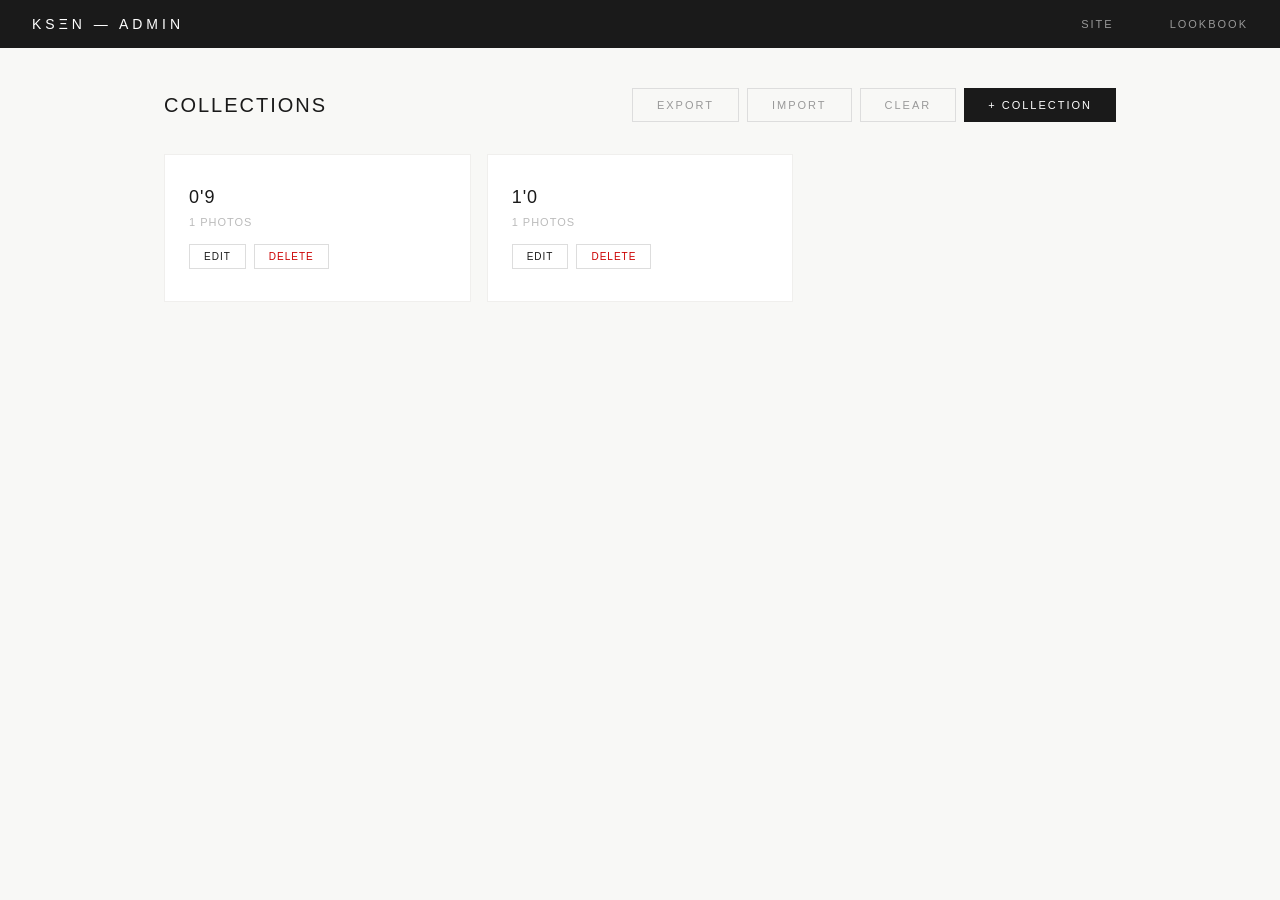
==== commit 3d3eca2f: "fix: keep only 0'9 and 1'0, fix arrows, adjust photo layout" ====
--- a/admin.html
+++ b/admin.html
@@ -40,7 +40,7 @@
         .prod-card-body .look { font-size: 9px; color: #bbb; letter-spacing: 2px; text-transform: uppercase; }
         .prod-card-body h4 { font-size: 13px; font-weight: 500; margin: 4px 0 2px; }
         .prod-card-body .desc { font-size: 11px; color: #888; line-height: 1.4; display: -webkit-box; -webkit-line-clamp: 2; -webkit-box-orient: vertical; overflow: hidden; }
-        .prod-card-actions { display: flex; gap: 6px; padding: 0 16px 14px; }
+        .prod-card-actions { display: flex; gap: 6px; padding: 0 16px 14px; flex-wrap: wrap; }
         .prod-card-actions button { background: none; border: 1px solid #ddd; padding: 5px 12px; font-size: 9px; letter-spacing: 1px; text-transform: uppercase; cursor: pointer; transition: all .2s; }
         .prod-card-actions .edit-btn { color: #1a1a1a; }
         .prod-card-actions .edit-btn:hover { border-color: #1a1a1a; }
@@ -70,11 +70,12 @@
         .admin-form-actions .cancel-btn:hover { color: #1a1a1a; border-color: #1a1a1a; }
         .admin-toast { position: fixed; bottom: 24px; left: 50%; transform: translateX(-50%); background: #1a1a1a; color: #fff; padding: 12px 24px; font-size: 12px; letter-spacing: 1px; opacity: 0; transition: opacity .3s; z-index: 300; pointer-events: none; }
         .admin-toast.show { opacity: 1; }
-        @media (max-width: 600px) {
+            @media (max-width: 600px) {
             .admin-nav { padding: 12px 16px; }
             .admin-container { padding: 0 12px; margin: 20px auto; }
             .col-grid { grid-template-columns: 1fr; }
-            .prod-grid { grid-template-columns: 1fr 1fr; }
+            .prod-grid { grid-template-columns: 1fr; }
+            .prod-card-actions button { font-size: 8px; padding: 4px 8px; }
             .admin-form { padding: 24px; }
         }
     </style>
@@ -110,16 +111,20 @@
                     <span id="detailTitle" style="font-size:20px;font-weight:300;letter-spacing:2px;text-transform:uppercase;"></span>
                 </div>
                 <div style="display:flex;gap:8px;flex-wrap:wrap;">
-                    <button onclick="openVideoForm()">+ Add Video</button>
+                    <button onclick="document.getElementById('fldVideoFile').click()">+ Add Video</button>
                     <button onclick="openProductForm()">+ Add Photo</button>
                 </div>
             </div>
             <div id="videoInfo" style="margin-bottom:16px;display:none;">
-                <div style="display:flex;align-items:center;gap:8px;padding:8px 12px;background:#fff;border:1px solid #f0efed;">
+                <div style="display:flex;align-items:center;gap:8px;padding:8px 12px;background:#fff;border:1px solid #f0efed;flex-wrap:wrap;">
                     <span style="font-size:11px;color:#999;letter-spacing:1px;">Video:</span>
                     <span id="videoPath" style="font-size:12px;color:#1a1a1a;flex:1;"></span>
+                    <div class="dropzone" id="videoDropzone" style="flex:1;min-height:60px;padding:8px;cursor:pointer;display:flex;align-items:center;justify-content:center;">
+                        <span class="dz-text" id="videoDzText" style="font-size:10px;">Drop video or click to select</span>
+                    </div>
                     <button onclick="removeVideo()" style="background:none;border:1px solid #ddd;padding:4px 10px;font-size:9px;letter-spacing:1px;text-transform:uppercase;cursor:pointer;color:#c00;">Remove</button>
                 </div>
+                <input type="file" id="fldVideoFile" accept="video/mp4,video/webm,video/quicktime" style="display:none">
             </div>
             <div class="prod-grid" id="prodGrid"></div>
         </div>
@@ -145,22 +150,12 @@
 
     <script>
         const DEFAULT_COLLECTIONS = [
-            { id: 0, name: "June", video: "" },
-            { id: 1, name: "July", video: "" },
-            { id: 2, name: "August", video: "" },
             { id: 3, name: "0'9", video: "" },
-            { id: 4, name: "1'0", video: "" }
+            { id: 4, name: "1'0", video: "images/cellection2.mp4" }
         ];
         const DEFAULT_PRODUCTS = [
-            { id: 0, image: "images/june.jpg", look: "Look 01", name: "Wool Tailored Blazer", desc: "Single-breasted blazer cut from Italian virgin wool.", materials: "100% Virgin Wool, Horn Buttons", model: "Ксения, 178 cm", fit: "True to size", collectionId: 0 },
-            { id: 1, image: "images/gallery-3.jpg", look: "Look 02", name: "Organic Cotton Shirt", desc: "Oversized button-down in organic cotton poplin.", materials: "100% Organic Cotton", model: "Ксения, 174 cm", fit: "Oversized fit", collectionId: 0 },
-            { id: 2, image: "images/june.jpg", look: "Look 03", name: "Silk Drape Dress", desc: "Floor-length dress in liquid silk crepe.", materials: "100% Silk Crepe", model: "Ксения, 176 cm", fit: "True to size", collectionId: 0 },
-            { id: 3, image: "images/July.jpg", look: "Look 04", name: "Linen Wide Trousers", desc: "High-waisted wide-leg trousers in linen blend.", materials: "70% Linen, 30% Cotton", model: "Ксения, 178 cm", fit: "True to size", collectionId: 1 },
-            { id: 4, image: "images/July (2).jpg", look: "Look 05", name: "Slate Double-Breasted Jacket", desc: "Double-breasted jacket in heavy wool crepe.", materials: "100% Wool Crepe", model: "Ксения, 174 cm", fit: "Tailored fit", collectionId: 1 },
-            { id: 5, image: "images/june.jpg", look: "Look 06", name: "Ivory Silk Blouse", desc: "Relaxed blouse in ivory silk charmeuse.", materials: "100% Silk Charmeuse", model: "Ксения, 176 cm", fit: "Relaxed fit", collectionId: 2 },
-            { id: 6, image: "images/june.jpg", look: "Look 07", name: "June Look", desc: "Light summer silhouette.", materials: "100% Linen", model: "—", fit: "Relaxed fit", collectionId: 2 },
-            { id: 7, image: "images/July.jpg", look: "Look 08", name: "Dark Silhouette", desc: "Bold black and red composition.", materials: "100% Wool", model: "—", fit: "Tailored fit", collectionId: 4 },
-            { id: 8, image: "images/July (2).jpg", look: "Look 09", name: "Pink Door Frame", desc: "Soft silhouette with architectural detail.", materials: "100% Linen", model: "—", fit: "Relaxed fit", collectionId: 3 }
+            { id: 7, image: "images/July.jpg", look: "Look 08", name: "Dark Silhouette", desc: "Bold black and red composition.", materials: "100% Wool", model: "—", fit: "Tailored fit", height: 600, size: "small", collectionId: 4 },
+            { id: 8, image: "images/July (2).jpg", look: "Look 09", name: "Pink Door Frame", desc: "Soft silhouette with architectural detail.", materials: "100% Linen", model: "—", fit: "Relaxed fit", height: 600, size: "small", collectionId: 3 }
         ];
 
         let activeColId = null;
@@ -168,12 +163,20 @@
         function getCollections() {
             const s = localStorage.getItem('ksen_collections');
             if (s) { try { return JSON.parse(s); } catch(e) {} }
+            if (!localStorage.getItem('ksen_loaded')) {
+                localStorage.setItem('ksen_loaded', '1');
+                saveCollections(DEFAULT_COLLECTIONS);
+            }
             return DEFAULT_COLLECTIONS;
         }
         function saveCollections(c) { localStorage.setItem('ksen_collections', JSON.stringify(c)); }
         function getProducts() {
             const s = localStorage.getItem('ksen_products');
             if (s) { try { return JSON.parse(s); } catch(e) {} }
+            if (!localStorage.getItem('ksen_loaded')) {
+                localStorage.setItem('ksen_loaded', '1');
+                saveProducts(DEFAULT_PRODUCTS);
+            }
             return DEFAULT_PRODUCTS;
         }
         function saveProducts(p) { localStorage.setItem('ksen_products', JSON.stringify(p)); }
@@ -208,6 +211,13 @@
             document.getElementById('viewDetail').style.display = 'block';
             updateVideoInfo();
             renderProducts();
+            const dz = document.getElementById('videoDropzone');
+            const fi = document.getElementById('fldVideoFile');
+            dz.onclick = () => fi.click();
+            dz.ondragover = e => { e.preventDefault(); dz.style.borderColor = '#1a1a1a'; dz.style.background = '#f0f0ee'; };
+            dz.ondragleave = () => { dz.style.borderColor = '#ddd'; dz.style.background = '#fafafa'; };
+            dz.ondrop = e => { e.preventDefault(); dz.style.borderColor = '#ddd'; dz.style.background = '#fafafa'; handleVideoFile(e.dataTransfer.files[0]); };
+            fi.onchange = () => { if (fi.files[0]) handleVideoFile(fi.files[0]); };
         }
 
         function updateVideoInfo() {
@@ -222,19 +232,23 @@
             }
         }
 
+        function handleVideoFile(file) {
+            if (!file) return showToast('No file');
+            const ext = file.name.split('.').pop().toLowerCase();
+            if (!['mp4','webm','mov'].includes(ext)) return showToast('Only MP4, WebM, MOV');
+            const path = 'images/' + file.name;
+            const cols = getCollections();
+            const c = cols.find(x => x.id === activeColId);
+            if (c) c.video = path;
+            saveCollections(cols);
+            document.getElementById('videoPath').textContent = path;
+            document.getElementById('videoInfo').style.display = 'block';
+            document.getElementById('videoDzText').textContent = '✓ ' + file.name;
+            showToast('Video saved — put ' + file.name + ' in images/ folder');
+        }
+
         function openVideoForm() {
-            const col = getCollections().find(c => c.id === activeColId);
-            const current = col ? col.video || '' : '';
-            const path = prompt('Video file path (e.g. images/my-video.mp4):', current);
-            if (path === null) return;
-            if (path.trim()) {
-                const cols = getCollections();
-                const c = cols.find(x => x.id === activeColId);
-                if (c) c.video = path.trim();
-                saveCollections(cols);
-                updateVideoInfo();
-                showToast('Video saved');
-            }
+            document.getElementById('fldVideoFile').click();
         }
 
         function removeVideo() {
@@ -263,7 +277,9 @@
                 return;
             }
             grid.innerHTML = items.map((p, i) => {
-                const realIdx = products.indexOf(p);
+                const fullIdx = products.findIndex(x => x.id === p.id);
+                const first = i === 0;
+                const last = i === items.length - 1;
                 return `<div class="prod-card">
                     <img src="${p.image}" alt="${p.name}" onerror="this.src='images/placeholder.svg'">
                     <div class="prod-card-body">
@@ -272,8 +288,10 @@
                         <div class="desc">${p.desc || ''}</div>
                     </div>
                     <div class="prod-card-actions">
-                        <button class="edit-btn" onclick="openProductForm(${realIdx})">Edit</button>
-                        <button class="delete-btn" onclick="deleteProduct(${realIdx})">Delete</button>
+                        <button class="edit-btn" onclick="openProductForm(${fullIdx})">Edit</button>
+                        <button class="delete-btn" onclick="deleteProduct(${fullIdx})">Delete</button>
+                        <button class="edit-btn" onclick="moveProduct(${p.id}, -1)" ${first ? 'disabled style="opacity:0.3"' : ''}>&#8593;</button>
+                        <button class="edit-btn" onclick="moveProduct(${p.id}, 1)" ${last ? 'disabled style="opacity:0.3"' : ''}>&#8595;</button>
                     </div>
                 </div>`;
             }).join('');
@@ -325,6 +343,18 @@
                 <input type="text" id="fldModel" placeholder="Ксения, 178 cm" value="${p ? (p.model || '') : ''}">
                 <label>Fit</label>
                 <input type="text" id="fldFit" placeholder="True to size" value="${p ? (p.fit || '') : ''}">
+                <label>Size in Grid</label>
+                <select id="fldSize" style="width:100%;padding:10px 12px;border:1px solid #ddd;font-size:13px;font-family:inherit;background:#fafafa;outline:none;">
+                    <option value="small" ${(p ? (p.size||'small') : 'small') === 'small' ? 'selected' : ''}>Small (1 col)</option>
+                    <option value="wide" ${(p ? (p.size||'small') : 'small') === 'wide' ? 'selected' : ''}>Wide (2 cols)</option>
+                    <option value="tall" ${(p ? (p.size||'small') : 'small') === 'tall' ? 'selected' : ''}>Tall (2 rows)</option>
+                    <option value="big" ${(p ? (p.size||'small') : 'small') === 'big' ? 'selected' : ''}>Big (2 cols x 2 rows)</option>
+                </select>
+                <label>Height (px)</label>
+                <div style="display:flex;gap:8px;align-items:center;">
+                    <input type="range" id="fldHeightRange" min="300" max="1000" step="50" value="${p ? (p.height || 600) : 600}" style="flex:1;" oninput="document.getElementById('fldHeight').value=this.value">
+                    <input type="number" id="fldHeight" min="300" max="1000" value="${p ? (p.height || 600) : 600}" style="width:80px;" oninput="document.getElementById('fldHeightRange').value=this.value">
+                </div>
             `;
             const dz = document.getElementById('dropzone');
             const fileInput = document.getElementById('fldFile');
@@ -413,6 +443,8 @@
                     materials: document.getElementById('fldMaterials').value,
                     model: document.getElementById('fldModel').value,
                     fit: document.getElementById('fldFit').value,
+                    height: parseInt(document.getElementById('fldHeight').value) || 600,
+                    size: document.getElementById('fldSize').value || 'small',
                     collectionId: parseInt(document.getElementById('fldCollection').value)
                 };
                 if (id !== '') {
@@ -452,12 +484,28 @@
             showToast('Photo deleted');
         }
 
+        function moveProduct(id, dir) {
+            const products = getProducts();
+            const idx = products.findIndex(p => p.id === id);
+            if (idx < 0) return;
+            const colItems = products.filter(p => p.collectionId === activeColId);
+            const colIdx = colItems.findIndex(p => p.id === id);
+            const newColIdx = colIdx + dir;
+            if (newColIdx < 0 || newColIdx >= colItems.length) return;
+            const targetId = colItems[newColIdx].id;
+            const targetIdx = products.findIndex(p => p.id === targetId);
+            [products[idx], products[targetIdx]] = [products[targetIdx], products[idx]];
+            saveProducts(products);
+            renderProducts();
+        }
+
         function clearStorage() {
             if (!confirm('Clear all stored data and reload?')) return;
             localStorage.removeItem('ksen_products');
             localStorage.removeItem('ksen_collections');
+            localStorage.removeItem('ksen_loaded');
             showMain();
-            showToast('Cleared — defaults loaded');
+            showToast('Cleared — defaults will load on next visit');
         }
 
         function exportData() {
--- a/css/style.css
+++ b/css/style.css
@@ -16,6 +16,12 @@
     color: #1a1a1a;
     -webkit-font-smoothing: antialiased;
     overflow-x: hidden;
+    animation: fadeIn 0.8s ease;
+}
+
+@keyframes fadeIn {
+    from { opacity: 0; }
+    to { opacity: 1; }
 }
 
 ::selection {
@@ -296,6 +302,35 @@
     transform: translateY(0);
 }
 
+.reveal-delay-1 { transition-delay: 0.1s; }
+.reveal-delay-2 { transition-delay: 0.2s; }
+.reveal-delay-3 { transition-delay: 0.3s; }
+.reveal-delay-4 { transition-delay: 0.4s; }
+.collection-right-title {
+    animation: slideIn 0.6s ease;
+}
+
+@keyframes slideIn {
+    from { opacity: 0; transform: translateX(-20px); }
+    to { opacity: 1; transform: translateX(0); }
+}
+
+.video-break video {
+    transition: transform 0.8s ease;
+}
+
+.video-break:hover video {
+    transform: scale(1.02);
+}
+
+.video-break-hero video {
+    transition: transform 0.8s ease;
+}
+
+.video-break-hero:hover video {
+    transform: scale(1.02);
+}
+
 /* ── Collection Page ── */
 .collection-page nav {
     background: rgba(0,0,0,0.85);
@@ -344,10 +379,22 @@
 
 .video-overlay {
     position: absolute;
-    bottom: 48px;
-    left: 50%;
-    transform: translateX(-50%);
+    inset: 0;
+    display: flex;
+    flex-direction: column;
+    align-items: center;
+    justify-content: center;
     z-index: 2;
+}
+
+.collection-hero-title {
+    font-size: 48px;
+    font-weight: 200;
+    letter-spacing: 12px;
+    text-transform: uppercase;
+    color: #fff;
+    text-shadow: 0 2px 20px rgba(0,0,0,0.6);
+    margin-bottom: 30px;
 }
 
 .play-hint {
@@ -379,6 +426,9 @@
 
 /* ── Horizontal Gallery ── */
 .gallery-section {
+}
+
+.gallery-wrapper {
     position: relative;
 }
 
@@ -482,8 +532,9 @@
 
 .video-break-hero {
     width: 100%;
-    height: 70vh;
+    height: 120vh;
     overflow: hidden;
+    position: relative;
 }
 
 .video-break-hero video {
@@ -493,10 +544,32 @@
     display: block;
 }
 
+.video-hero-overlay {
+    position: absolute;
+    top: 32px;
+    left: 32px;
+    z-index: 3;
+}
+
+.video-hero-overlay span {
+    font-size: 14px;
+    font-weight: 300;
+    letter-spacing: 4px;
+    text-transform: uppercase;
+    color: #fff;
+    text-shadow: 0 2px 12px rgba(0,0,0,0.5);
+    background: rgba(0,0,0,0.3);
+    padding: 8px 16px;
+}
+
 .video-break {
     width: 100%;
     height: 80vh;
     overflow: hidden;
+}
+
+.gallery-section .video-break {
+    margin-bottom: 60px;
 }
 
 .video-break video {
@@ -847,7 +920,7 @@
     }
 
     .video-break-hero {
-        height: 40vh;
+        height: 60vh;
     }
 
     .video-break {
